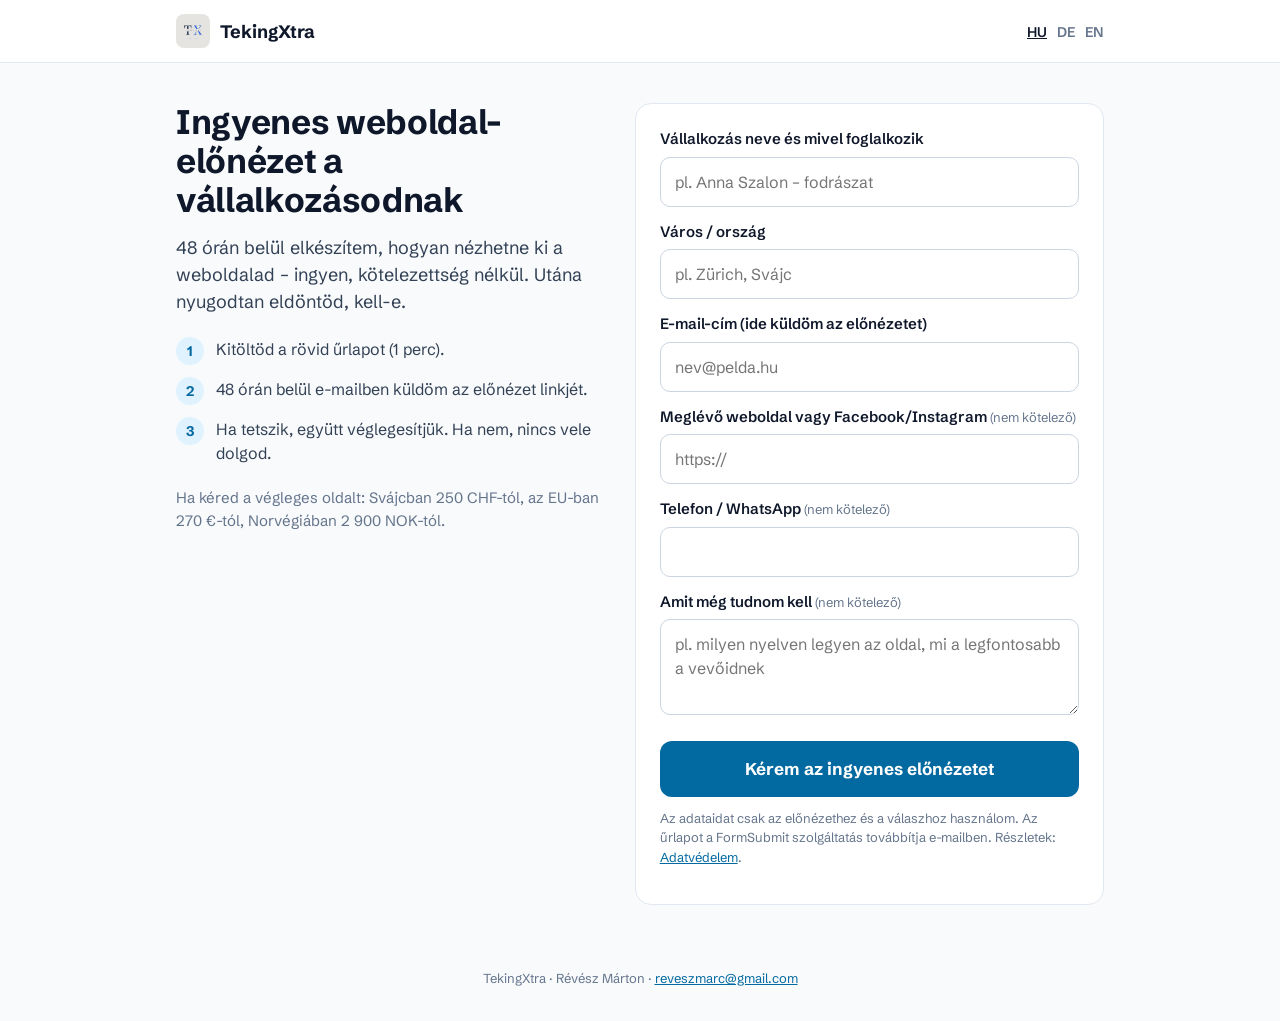
==== elonezet/index.html @ c7420975 "Ingyenes előnézet aloldal űrlappal (HU/DE/EN)" ====
<!DOCTYPE html>
<html lang="hu">
<head>
<meta charset="UTF-8">
<meta name="viewport" content="width=device-width, initial-scale=1">
<title>Ingyenes weboldal-előnézet – TekingXtra</title>
<meta name="description" content="Ingyenes weboldal-előnézet a vállalkozásodnak 48 órán belül, kötelezettség nélkül. · Kostenlose Website-Vorschau in 48 Stunden. · Free website preview in 48 hours.">
<link rel="icon" type="image/png" href="/assets/tekingxtra-logo.png">
<meta property="og:title" content="Ingyenes weboldal-előnézet – TekingXtra">
<meta property="og:image" content="https://tekingxtra.com/assets/tekingxtra-logo.png">
<link rel="preconnect" href="https://fonts.googleapis.com">
<link rel="preconnect" href="https://fonts.gstatic.com" crossorigin>
<link href="https://fonts.googleapis.com/css2?family=Schibsted+Grotesk:wght@400;500;600;700;800&display=swap" rel="stylesheet">
<style>
  :root { --navy:#0F172A; --cta:#0369A1; --cta-dark:#075985; --soft:#E0F2FE; --paper:#F8FAFC; --line:#E2E8F0; --text:#334155; --muted:#64748B; }
  * { box-sizing:border-box; }
  body { margin:0; font-family:'Schibsted Grotesk',system-ui,sans-serif; color:var(--text); background:var(--paper); line-height:1.5; }
  a { color:var(--cta); }
  header { background:#fff; border-bottom:1px solid var(--line); }
  .bar { max-width:960px; margin:0 auto; padding:14px 16px; display:flex; align-items:center; justify-content:space-between; gap:12px; }
  .brand { display:flex; align-items:center; gap:10px; text-decoration:none; color:var(--navy); font-weight:700; font-size:18px; }
  .brand img { width:34px; height:34px; border-radius:8px; }
  .langs a { margin-left:10px; font-size:14px; text-decoration:none; color:var(--muted); font-weight:600; }
  .langs a.on { color:var(--navy); text-decoration:underline; }
  main { max-width:960px; margin:0 auto; padding:40px 16px 64px; display:grid; gap:32px; grid-template-columns:1fr; }
  @media (min-width:860px) { main { grid-template-columns:1fr 1.1fr; align-items:start; } }
  h1 { color:var(--navy); font-size:34px; line-height:1.15; margin:0 0 14px; letter-spacing:-0.01em; }
  .lead { font-size:18px; margin:0 0 22px; }
  ul.steps { list-style:none; padding:0; margin:0 0 22px; }
  ul.steps li { display:flex; gap:12px; margin-bottom:12px; font-size:16px; }
  ul.steps b { flex:0 0 28px; height:28px; border-radius:50%; background:var(--soft); color:var(--cta); display:grid; place-items:center; font-size:14px; }
  .price { font-size:15px; color:var(--muted); }
  form { background:#fff; border:1px solid var(--line); border-radius:16px; padding:24px; }
  label { display:block; font-weight:600; color:var(--navy); font-size:15px; margin:14px 0 6px; }
  label:first-of-type { margin-top:0; }
  .opt { font-weight:400; color:var(--muted); font-size:13px; }
  input, textarea, select { width:100%; font:inherit; font-size:16px; padding:12px 14px; border:1px solid #CBD5E1; border-radius:10px; background:#fff; color:var(--navy); }
  input:focus, textarea:focus, select:focus { outline:2px solid var(--cta); outline-offset:1px; border-color:var(--cta); }
  textarea { min-height:96px; resize:vertical; }
  button { margin-top:20px; width:100%; background:var(--cta); color:#fff; border:0; border-radius:12px; padding:15px 18px; font:inherit; font-weight:700; font-size:17px; cursor:pointer; }
  button:hover { background:var(--cta-dark); }
  .small { font-size:13px; color:var(--muted); margin-top:12px; }
  .hp { position:absolute; left:-9999px; }
  .thanks { display:none; background:#fff; border:1px solid var(--line); border-radius:16px; padding:28px; }
  .thanks h2 { color:var(--navy); margin-top:0; }
  footer { text-align:center; font-size:13px; color:var(--muted); padding:0 16px 32px; }
</style>
</head>
<body>
<header>
  <div class="bar">
    <a class="brand" href="/"><img src="/assets/tekingxtra-logo.png" alt="">TekingXtra</a>
    <nav class="langs"><a href="?lang=hu" data-l="hu">HU</a><a href="?lang=de" data-l="de">DE</a><a href="?lang=en" data-l="en">EN</a></nav>
  </div>
</header>

<main>
  <section>
    <h1 data-t="h1">Ingyenes weboldal-előnézet a vállalkozásodnak</h1>
    <p class="lead" data-t="lead">48 órán belül elkészítem, hogyan nézhetne ki a weboldalad – ingyen, kötelezettség nélkül. Utána nyugodtan eldöntöd, kell-e.</p>
    <ul class="steps">
      <li><b>1</b><span data-t="s1">Kitöltöd a rövid űrlapot (1 perc).</span></li>
      <li><b>2</b><span data-t="s2">48 órán belül e-mailben küldöm az előnézet linkjét.</span></li>
      <li><b>3</b><span data-t="s3">Ha tetszik, együtt véglegesítjük. Ha nem, nincs vele dolgod.</span></li>
    </ul>
    <p class="price" data-t="price">Ha kéred a végleges oldalt: Svájcban 250 CHF-tól, az EU-ban 270 €-tól, Norvégiában 2 900 NOK-tól.</p>
  </section>

  <section>
    <form id="f" action="https://formsubmit.co/reveszmarc@gmail.com" method="POST">
      <input type="hidden" name="_subject" id="subj" value="Új előnézet-kérés – tekingxtra.com">
      <input type="hidden" name="_template" value="table">
      <input type="hidden" name="_next" id="next" value="https://tekingxtra.com/elonezet/?koszonjuk=1">
      <input type="hidden" name="nyelv" id="nyelv" value="hu">
      <input type="text" name="_honey" class="hp" tabindex="-1" autocomplete="off">

      <label for="vallalkozas" data-t="lBiz">Vállalkozás neve és mivel foglalkozik</label>
      <input id="vallalkozas" name="vallalkozas" required maxlength="200" data-ph="phBiz" placeholder="pl. Anna Szalon – fodrászat">

      <label for="varos" data-t="lCity">Város / ország</label>
      <input id="varos" name="varos" required maxlength="120" data-ph="phCity" placeholder="pl. Zürich, Svájc">

      <label for="email" data-t="lMail">E-mail-cím (ide küldöm az előnézetet)</label>
      <input id="email" name="email" type="email" required maxlength="160" data-ph="phMail" placeholder="nev@pelda.hu">

      <label for="oldal"><span data-t="lSite">Meglévő weboldal vagy Facebook/Instagram</span> <span class="opt" data-t="opt">(nem kötelező)</span></label>
      <input id="oldal" name="meglevo_oldal" maxlength="300" placeholder="https://">

      <label for="telefon"><span data-t="lPhone">Telefon / WhatsApp</span> <span class="opt" data-t="opt2">(nem kötelező)</span></label>
      <input id="telefon" name="telefon" type="tel" maxlength="40">

      <label for="uzenet"><span data-t="lMsg">Amit még tudnom kell</span> <span class="opt" data-t="opt3">(nem kötelező)</span></label>
      <textarea id="uzenet" name="uzenet" maxlength="2000" data-ph="phMsg" placeholder="pl. milyen nyelven legyen az oldal, mi a legfontosabb a vevőidnek"></textarea>

      <button type="submit" data-t="btn">Kérem az ingyenes előnézetet</button>
      <p class="small" data-t="note">Az adataidat csak az előnézethez és a válaszhoz használom. Az űrlapot a FormSubmit szolgáltatás továbbítja e-mailben. Részletek: <a href="/#privacy">Adatvédelem</a>.</p>
    </form>
    <div class="thanks" id="thanks">
      <h2 data-t="tH">Köszönöm, megkaptam!</h2>
      <p data-t="tP">48 órán belül e-mailben küldöm az előnézetet. Ha addig kérdésed van: reveszmarc@gmail.com</p>
      <p><a href="/" data-t="tBack">Vissza a főoldalra</a></p>
    </div>
  </section>
</main>
<footer>TekingXtra · Révész Márton · <a href="mailto:reveszmarc@gmail.com">reveszmarc@gmail.com</a></footer>

<script>
(function(){
  var T = {
    hu: { title:'Ingyenes weboldal-előnézet – TekingXtra', subj:'Új előnézet-kérés – tekingxtra.com' },
    de: { title:'Kostenlose Website-Vorschau – TekingXtra', subj:'Neue Vorschau-Anfrage – tekingxtra.com',
      h1:'Kostenlose Website-Vorschau für Ihren Betrieb',
      lead:'Innerhalb von 48 Stunden zeige ich Ihnen, wie Ihre Website aussehen könnte – kostenlos und unverbindlich. Danach entscheiden Sie in Ruhe.',
      s1:'Sie füllen das kurze Formular aus (1 Minute).', s2:'Innerhalb von 48 Stunden schicke ich Ihnen den Link zur Vorschau per E-Mail.', s3:'Gefällt sie Ihnen, stellen wir sie gemeinsam fertig. Wenn nicht, ist nichts zu tun.',
      price:'Wenn Sie die fertige Website möchten: in der Schweiz ab 250 CHF, in der EU ab 270 €, in Norwegen ab 2 900 NOK.',
      lBiz:'Name Ihres Betriebs und was Sie anbieten', phBiz:'z. B. Coiffeur Anna – Damen & Herren', lCity:'Ort / Land', phCity:'z. B. Zürich, Schweiz',
      lMail:'E-Mail-Adresse (dorthin schicke ich die Vorschau)', phMail:'name@beispiel.ch', lSite:'Bestehende Website oder Facebook/Instagram', opt:'(optional)', opt2:'(optional)', opt3:'(optional)',
      lPhone:'Telefon / WhatsApp', lMsg:'Was ich sonst noch wissen sollte', phMsg:'z. B. Sprache der Website, was Ihren Kunden am wichtigsten ist',
      btn:'Kostenlose Vorschau anfordern', note:'Ihre Angaben verwende ich nur für die Vorschau und meine Antwort. Das Formular wird über den Dienst FormSubmit per E-Mail übermittelt. Details: <a href="/?lang=de#privacy">Datenschutz</a>.',
      tH:'Danke, ist angekommen!', tP:'Innerhalb von 48 Stunden schicke ich Ihnen die Vorschau per E-Mail. Fragen bis dahin: reveszmarc@gmail.com', tBack:'Zurück zur Startseite' },
    en: { title:'Free website preview – TekingXtra', subj:'New preview request – tekingxtra.com',
      h1:'Free website preview for your business',
      lead:'Within 48 hours I’ll show you what your website could look like – free and with no strings attached. Then you decide in your own time.',
      s1:'Fill in the short form (1 minute).', s2:'Within 48 hours I email you the link to your preview.', s3:'If you like it, we finish it together. If not, there’s nothing to do.',
      price:'If you want the finished website: from CHF 250 in Switzerland, from €270 in the EU, from NOK 2,900 in Norway.',
      lBiz:'Business name and what you do', phBiz:'e.g. Anna’s Salon – hairdresser', lCity:'City / country', phCity:'e.g. Zurich, Switzerland',
      lMail:'Email address (I’ll send the preview here)', phMail:'name@example.com', lSite:'Existing website or Facebook/Instagram', opt:'(optional)', opt2:'(optional)', opt3:'(optional)',
      lPhone:'Phone / WhatsApp', lMsg:'Anything else I should know', phMsg:'e.g. website language, what matters most to your customers',
      btn:'Get my free preview', note:'I only use your details for the preview and my reply. The form is forwarded by email via the FormSubmit service. Details: <a href="/?lang=en#privacy">Privacy</a>.',
      tH:'Thanks, got it!', tP:'I’ll email you the preview within 48 hours. Questions in the meantime: reveszmarc@gmail.com', tBack:'Back to the homepage' }
  };
  var q = new URLSearchParams(location.search);
  var def = document.documentElement.getAttribute('data-default') || 'hu';
  var lang = q.get('lang'); if (!T[lang]) lang = def;
  var L = T[lang];
  document.documentElement.lang = lang;
  document.title = L.title;
  document.getElementById('subj').value = L.subj;
  document.getElementById('nyelv').value = lang;
  document.getElementById('next').value = 'https://tekingxtra.com/elonezet/?lang=' + lang + '&koszonjuk=1';
  if (lang !== 'hu') {
    document.querySelectorAll('[data-t]').forEach(function(e){ var k=e.getAttribute('data-t'); if (L[k]) e.innerHTML = L[k]; });
    document.querySelectorAll('[data-ph]').forEach(function(e){ var k=e.getAttribute('data-ph'); if (L[k]) e.placeholder = L[k]; });
  }
  document.querySelectorAll('.langs a').forEach(function(a){ if (a.getAttribute('data-l')===lang) a.className='on'; });
  if (q.get('koszonjuk')) { document.getElementById('f').style.display='none'; document.getElementById('thanks').style.display='block'; }
})();
</script>
</body>
</html>
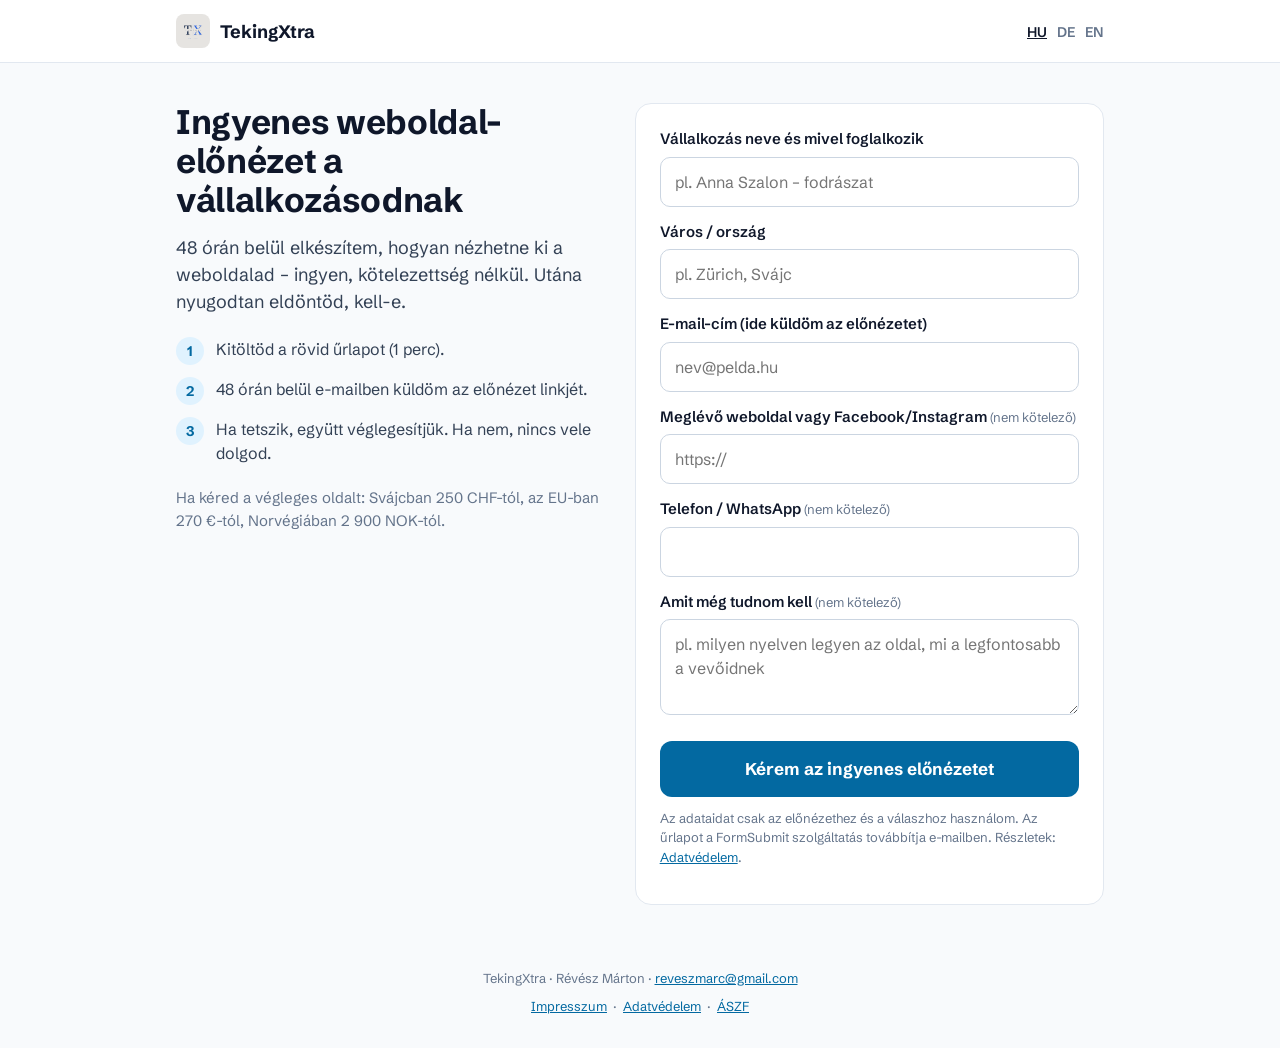
==== commit 2922eb55: "Előnézet-űrlap: Impresszum/Adatvédelem/ÁSZF a láblécben, felugró ablakban (HU/DE/EN) + űrlap-adatkez" ====
--- a/elonezet/index.html
+++ b/elonezet/index.html
@@ -44,6 +44,25 @@
   .thanks { display:none; background:#fff; border:1px solid var(--line); border-radius:16px; padding:28px; }
   .thanks h2 { color:var(--navy); margin-top:0; }
   footer { text-align:center; font-size:13px; color:var(--muted); padding:0 16px 32px; }
+  footer nav { margin-top:8px; }
+  footer nav a { margin:0 6px; }
+  .legal-dlg { width:min(760px, calc(100vw - 32px)); max-height:calc(100dvh - 48px); padding:0; border:0; border-radius:20px; box-shadow:0 30px 80px rgba(2,6,23,.35); overflow:hidden; color:#334155; background:#fff; }
+  .legal-dlg[open] { display:flex; flex-direction:column; }
+  .legal-dlg::backdrop { background:rgba(15,23,42,.72); }
+  html:has(.legal-dlg[open]) { overflow:hidden; }
+  .legal-head { display:flex; align-items:center; justify-content:space-between; gap:16px; padding:18px 24px; border-bottom:1px solid #E2E8F0; }
+  .legal-head h2 { font-size:22px; font-weight:700; color:#0F172A; margin:0; }
+  .legal-dlg .legal-x { margin:0; width:40px; height:40px; flex:0 0 40px; padding:0; border-radius:9999px; font-size:26px; line-height:1; color:#334155; background:transparent; cursor:pointer; }
+  .legal-dlg .legal-x:hover { background:#F1F5F9; }
+  .legal-body { overflow-y:auto; padding:8px 24px 28px; font-size:15px; line-height:1.65; }
+  .legal-body [data-ll] { display:none; } .legal-body [data-ll].on { display:block; }
+  .legal-body h3 { margin:22px 0 6px; font-size:16px; font-weight:600; color:#0F172A; }
+  .legal-body p, .legal-body li { margin:6px 0; }
+  .legal-body ul { padding-left:0; list-style:none; }
+  .legal-body a { color:#0369A1; text-decoration:underline; text-underline-offset:2px; }
+  .legal-lead { margin-top:18px !important; font-size:16px; color:#0F172A; font-weight:500; }
+  .legal-date { margin-top:24px !important; font-size:13px; color:#64748B; }
+  .legal-form { margin-top:18px; padding:10px 14px; border-radius:10px; background:#F1F5F9; font-size:14px; color:#0F172A; }
 </style>
 </head>
 <body>
@@ -93,7 +112,7 @@
       <textarea id="uzenet" name="uzenet" maxlength="2000" data-ph="phMsg" placeholder="pl. milyen nyelven legyen az oldal, mi a legfontosabb a vevőidnek"></textarea>
 
       <button type="submit" data-t="btn">Kérem az ingyenes előnézetet</button>
-      <p class="small" data-t="note">Az adataidat csak az előnézethez és a válaszhoz használom. Az űrlapot a FormSubmit szolgáltatás továbbítja e-mailben. Részletek: <a href="/#privacy">Adatvédelem</a>.</p>
+      <p class="small" data-t="note">Az adataidat csak az előnézethez és a válaszhoz használom. Az űrlapot a FormSubmit szolgáltatás továbbítja e-mailben. Részletek: <a href="/hu/#privacy" data-legal="privacy">Adatvédelem</a>.</p>
     </form>
     <div class="thanks" id="thanks">
       <h2 data-t="tH">Köszönöm, megkaptam!</h2>
@@ -102,7 +121,9 @@
     </div>
   </section>
 </main>
-<footer>TekingXtra · Révész Márton · <a href="mailto:reveszmarc@gmail.com">reveszmarc@gmail.com</a></footer>
+<footer>TekingXtra · Révész Márton · <a href="mailto:reveszmarc@gmail.com">reveszmarc@gmail.com</a>
+  <nav aria-label="Jogi információk"><a href="/hu/#impressum" data-legal="impressum" data-t="fImp">Impresszum</a>·<a href="/hu/#privacy" data-legal="privacy" data-t="fPriv">Adatvédelem</a>·<a href="/hu/#terms" data-legal="terms" data-t="fTerms">ÁSZF</a></nav>
+</footer>
 
 <script>
 (function(){
@@ -116,8 +137,8 @@
       lBiz:'Name Ihres Betriebs und was Sie anbieten', phBiz:'z. B. Coiffeur Anna – Damen & Herren', lCity:'Ort / Land', phCity:'z. B. Zürich, Schweiz',
       lMail:'E-Mail-Adresse (dorthin schicke ich die Vorschau)', phMail:'name@beispiel.ch', lSite:'Bestehende Website oder Facebook/Instagram', opt:'(optional)', opt2:'(optional)', opt3:'(optional)',
       lPhone:'Telefon / WhatsApp', lMsg:'Was ich sonst noch wissen sollte', phMsg:'z. B. Sprache der Website, was Ihren Kunden am wichtigsten ist',
-      btn:'Kostenlose Vorschau anfordern', note:'Ihre Angaben verwende ich nur für die Vorschau und meine Antwort. Das Formular wird über den Dienst FormSubmit per E-Mail übermittelt. Details: <a href="/?lang=de#privacy">Datenschutz</a>.',
-      tH:'Danke, ist angekommen!', tP:'Innerhalb von 48 Stunden schicke ich Ihnen die Vorschau per E-Mail. Fragen bis dahin: reveszmarc@gmail.com', tBack:'Zurück zur Startseite' },
+      btn:'Kostenlose Vorschau anfordern', note:'Ihre Angaben verwende ich nur für die Vorschau und meine Antwort. Das Formular wird über den Dienst FormSubmit per E-Mail übermittelt. Details: <a href="/#privacy" data-legal="privacy">Datenschutz</a>.',
+      tH:'Danke, ist angekommen!', tP:'Innerhalb von 48 Stunden schicke ich Ihnen die Vorschau per E-Mail. Fragen bis dahin: reveszmarc@gmail.com', tBack:'Zurück zur Startseite', fImp:'Impressum', fPriv:'Datenschutz', fTerms:'AGB' },
     en: { title:'Free website preview – TekingXtra', subj:'New preview request – tekingxtra.com',
       h1:'Free website preview for your business',
       lead:'Within 48 hours I’ll show you what your website could look like – free and with no strings attached. Then you decide in your own time.',
@@ -126,8 +147,8 @@
       lBiz:'Business name and what you do', phBiz:'e.g. Anna’s Salon – hairdresser', lCity:'City / country', phCity:'e.g. Zurich, Switzerland',
       lMail:'Email address (I’ll send the preview here)', phMail:'name@example.com', lSite:'Existing website or Facebook/Instagram', opt:'(optional)', opt2:'(optional)', opt3:'(optional)',
       lPhone:'Phone / WhatsApp', lMsg:'Anything else I should know', phMsg:'e.g. website language, what matters most to your customers',
-      btn:'Get my free preview', note:'I only use your details for the preview and my reply. The form is forwarded by email via the FormSubmit service. Details: <a href="/?lang=en#privacy">Privacy</a>.',
-      tH:'Thanks, got it!', tP:'I’ll email you the preview within 48 hours. Questions in the meantime: reveszmarc@gmail.com', tBack:'Back to the homepage' }
+      btn:'Get my free preview', note:'I only use your details for the preview and my reply. The form is forwarded by email via the FormSubmit service. Details: <a href="/en/#privacy" data-legal="privacy">Privacy</a>.',
+      tH:'Thanks, got it!', tP:'I’ll email you the preview within 48 hours. Questions in the meantime: reveszmarc@gmail.com', tBack:'Back to the homepage', fImp:'Legal notice', fPriv:'Privacy', fTerms:'Terms' }
   };
   var q = new URLSearchParams(location.search);
   var def = document.documentElement.getAttribute('data-default') || 'hu';
@@ -143,6 +164,40 @@
     document.querySelectorAll('[data-ph]').forEach(function(e){ var k=e.getAttribute('data-ph'); if (L[k]) e.placeholder = L[k]; });
   }
   document.querySelectorAll('.langs a').forEach(function(a){ if (a.getAttribute('data-l')===lang) a.className='on'; });
+
+  // Jogi szövegek (Impresszum / Adatvédelem / ÁSZF): a főoldal azonos nyelvű változatából töltjük be, felugró ablakban
+  var PAGE = { hu:'/hu/', de:'/', en:'/en/' }[lang];
+  var FORMNOTE = {
+    hu:'<b>Az előnézet-űrlapról:</b> az itt megadott adatokat (vállalkozás neve, város/ország, e-mail-cím, és ha megadod: weboldal, telefon, üzenet) kizárólag az ingyenes előnézet elkészítéséhez és a válaszhoz használom. Az űrlapot a FormSubmit (formsubmit.co) külső szolgáltatás továbbítja e-mailben a reveszmarc@gmail.com címre. Jogalap: a kérésedre történő, szerződést előkészítő lépés (GDPR 6. cikk (1) b)).',
+    de:'<b>Zum Vorschau-Formular:</b> Die hier eingegebenen Angaben (Name des Betriebs, Ort/Land, E-Mail-Adresse und, falls angegeben, Website, Telefon, Nachricht) verwende ich nur für die kostenlose Vorschau und meine Antwort. Das Formular wird über den externen Dienst FormSubmit (formsubmit.co) per E-Mail an reveszmarc@gmail.com übermittelt. Rechtsgrundlage: vorvertragliche Maßnahme auf Ihre Anfrage (Art. 6 Abs. 1 lit. b DSGVO).',
+    en:'<b>About the preview form:</b> the details you enter here (business name, city/country, email address and, if provided, website, phone, message) are used only to create your free preview and to reply to you. The form is forwarded by email to reveszmarc@gmail.com via the external service FormSubmit (formsubmit.co). Legal basis: steps taken at your request prior to entering into a contract (Art. 6(1)(b) GDPR).'
+  }[lang];
+  var legalReady = null;
+  function loadLegal(){
+    if (!legalReady) legalReady = fetch(PAGE, { credentials:'same-origin' }).then(function(r){ if(!r.ok) throw 0; return r.text(); }).then(function(html){
+      var doc = new DOMParser().parseFromString(html, 'text/html');
+      ['impressum','privacy','terms'].forEach(function(k){
+        var d = doc.getElementById('dlg-' + k); if (!d) throw 0;
+        d.querySelectorAll('[data-ll]').forEach(function(el){ el.classList.toggle('on', el.getAttribute('data-ll') === lang); });
+        if (!d.querySelector('[data-ll].on')) { var f = d.querySelector('[data-ll]'); if (f) f.classList.add('on'); }
+        if (k === 'privacy') { var n = document.createElement('p'); n.className = 'legal-form'; n.innerHTML = FORMNOTE; var body = d.querySelector('[data-ll].on') || d.querySelector('.legal-body'); var lead = body.querySelector('.legal-lead'); if (lead) lead.insertAdjacentElement('afterend', n); else body.prepend(n); }
+        d.querySelector('.legal-x').setAttribute('aria-label', { hu:'Bezárás', de:'Schließen', en:'Close' }[lang]);
+        var node = document.importNode(d, true); document.body.appendChild(node);
+        node.querySelector('.legal-x').addEventListener('click', function(){ node.close(); });
+        node.addEventListener('click', function(e){ if (e.target === node) node.close(); });
+      });
+    });
+    return legalReady;
+  }
+  function openLegal(k){
+    loadLegal().then(function(){ var d = document.getElementById('dlg-' + k); d.showModal(); d.querySelector('.legal-body').scrollTop = 0; })
+      .catch(function(){ location.href = PAGE + '#' + k; });
+  }
+  document.querySelectorAll('[data-legal]').forEach(function(a){
+    a.setAttribute('href', PAGE + '#' + a.getAttribute('data-legal'));
+    a.addEventListener('click', function(e){ e.preventDefault(); openLegal(a.getAttribute('data-legal')); });
+  });
+  if (/^#(impressum|privacy|terms)$/.test(location.hash)) openLegal(location.hash.slice(1));
   if (q.get('koszonjuk')) { document.getElementById('f').style.display='none'; document.getElementById('thanks').style.display='block'; }
 })();
 </script>
